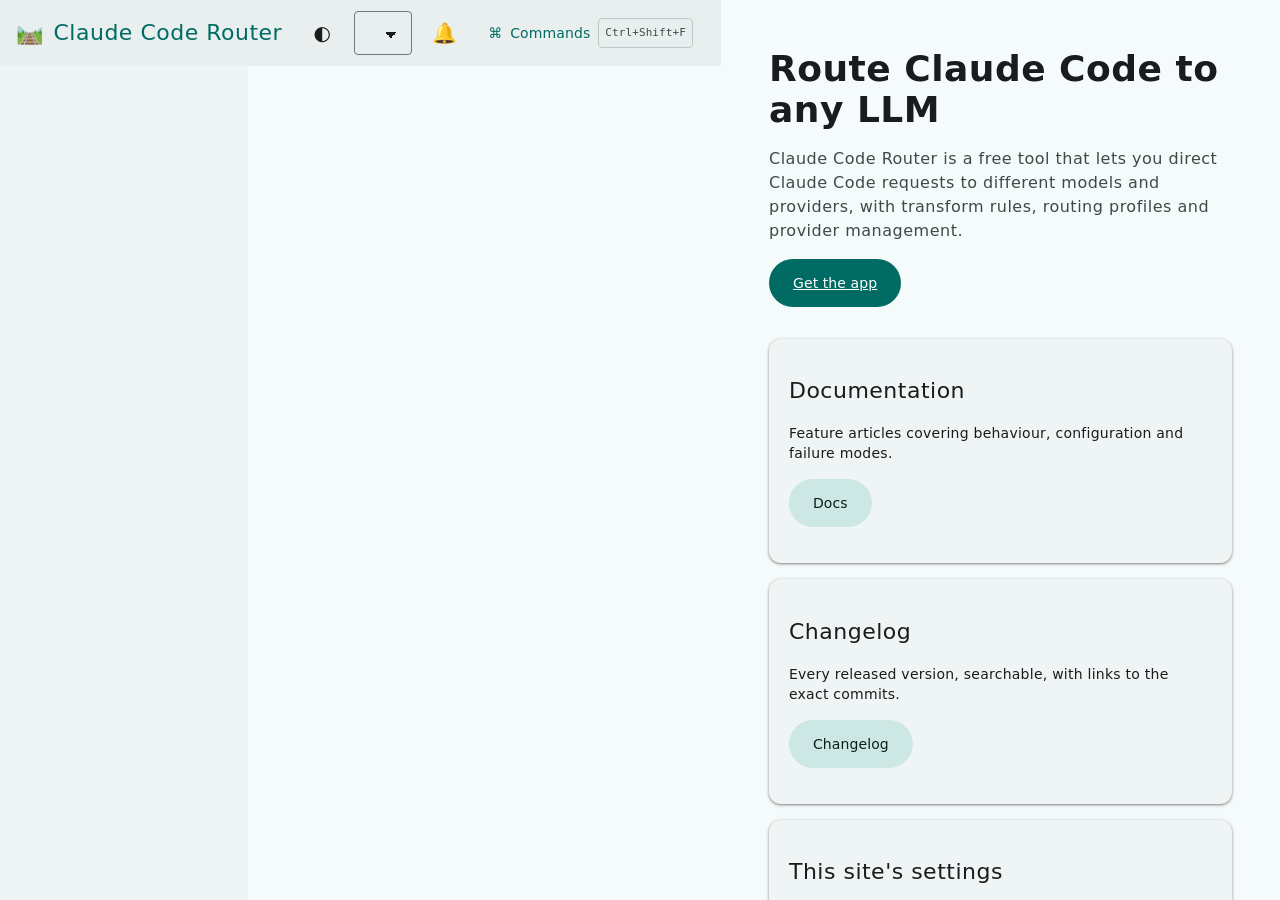
==== site/index.html @ f9397dbd "feat(site): scaffold static M3 site core with build script Port the app's teal-seed Material Design " ====
<!DOCTYPE html>
<html lang="en" data-md-theme="light">
<head>
  <meta charset="utf-8">
  <meta name="viewport" content="width=device-width, initial-scale=1">
  <title>Claude Code Router</title>
  <meta name="description" content="Claude Code Router — route Claude Code to any LLM. Documentation, downloads and release notes for the static site.">
  <!--build:base-->
  <link rel="stylesheet" href="assets/css/tokens.css">
  <link rel="stylesheet" href="assets/css/m3.css">
  <link rel="stylesheet" href="assets/css/app.css">
  <script type="module" src="assets/js/app.js"></script>
</head>
<body>
  <a class="skip-link sr-only" href="#main-content">Skip to content</a>

  <!--
    Wave-2 mount points on THIS page (documented contract — do not rename):
      #docs-article-slot   documentation browser article pane
      #changelog-slot      in-site changelog viewer
      #download-slot       installer download surface
  -->
  <div id="app" class="app-shell" data-dock="left">
    <header class="topbar" role="banner">
      <a class="brand" href="./" data-i18n-aria-label="brand.aria">
        <span class="glyph" aria-hidden="true">🛤️</span><span data-i18n="brand.name">Claude Code Router</span>
      </a>
      <div class="spacer"></div>
      <button id="theme-toggle" class="icon-btn" type="button" aria-label="Toggle theme">
        <span class="glyph" aria-hidden="true">◐</span>
      </button>
      <select id="lang-select" class="select" style="width:auto" aria-label="Language"></select>
      <button id="notify-bell" class="icon-btn" type="button" aria-haspopup="dialog">
        <span class="glyph" aria-hidden="true">🔔</span>
        <span class="sr-only" data-i18n="notify.centre.open">Notification centre</span>
      </button>
      <button id="palette-btn" class="btn btn--text" type="button" aria-keyshortcuts="Control+Shift+F">
        <span class="glyph" aria-hidden="true">⌘</span>
        <span data-i18n="palette.open">Commands</span>
        <kbd>Ctrl+Shift+F</kbd>
      </button>
    </header>

    <nav id="tabstrip-region" class="tabstrip-region" aria-label="Site tabs"></nav>

    <main id="main-content" class="content" role="main">
      <!-- HOME PANE -->
      <section class="pane" id="pane-home" role="tabpanel" aria-labelledby="tab-home" tabindex="-1">
        <div class="hero">
          <h1 data-i18n="home.title">Route Claude Code to any LLM</h1>
          <p class="lede" data-i18n="home.lede">Claude Code Router is a free tool that lets you direct Claude Code requests to different models and providers, with transform rules, routing profiles and provider management.</p>
          <p class="lede"><a class="btn btn--filled" href="#download" data-nav-tab="download"><span data-i18n="home.cta.download">Get the app</span></a></p>
        </div>
        <div class="card-grid">
          <article class="card">
            <h2 class="title-large" data-i18n="home.card.docs.title">Documentation</h2>
            <p class="body-medium" data-i18n="home.card.docs.body">Feature articles covering behaviour, configuration and failure modes.</p>
            <p><button class="btn btn--tonal" type="button" data-nav-tab="docs"><span data-i18n="nav.docs">Docs</span></button></p>
          </article>
          <article class="card">
            <h2 class="title-large" data-i18n="home.card.changelog.title">Changelog</h2>
            <p class="body-medium" data-i18n="home.card.changelog.body">Every released version, searchable, with links to the exact commits.</p>
            <p><button class="btn btn--tonal" type="button" data-nav-tab="changelog"><span data-i18n="nav.changelog">Changelog</span></button></p>
          </article>
          <article class="card">
            <h2 class="title-large" data-i18n="home.card.settings.title">This site's settings</h2>
            <p class="body-medium" data-i18n="home.card.settings.body">Theme, language, typography, colours, notifications — all customizable, all local.</p>
            <p><a class="btn btn--tonal" href="settings.html"><span data-i18n="nav.settings">Settings</span></a></p>
          </article>
        </div>
      </section>

      <!-- DOCS PANE (wave-2 mounts here) -->
      <section class="pane" id="pane-docs" role="tabpanel" aria-labelledby="tab-docs" tabindex="-1" hidden>
        <h2 class="headline-medium" data-i18n="docs.title">Documentation</h2>
        <div id="docs-article-slot" class="slot">
          <h3 data-i18n="slot.pending.title">Wave-2 content mounts here</h3>
          <p data-i18n-html="slot.pending.body">The offline documentation browser will render its article list inside this container (<code>#docs-article-slot</code>). The slot, its scroll container and its search wiring are ready now.</p>
        </div>
      </section>

      <!-- CHANGELOG PANE (wave-2 mounts here) -->
      <section class="pane" id="pane-changelog" role="tabpanel" aria-labelledby="tab-changelog" tabindex="-1" hidden>
        <h2 class="headline-medium" data-i18n="changelog.title">Changelog</h2>
        <div id="changelog-slot" class="slot">
          <h3 data-i18n="slot.pending.title">Wave-2 content mounts here</h3>
          <p data-i18n-html="slot.pending.body">The changelog viewer will mount inside this container (<code>#changelog-slot</code>) with its date filter, regex search and commit links.</p>
        </div>
      </section>

      <!-- DOWNLOAD PANE (wave-2 mounts here) -->
      <section class="pane" id="pane-download" role="tabpanel" aria-labelledby="tab-download" tabindex="-1" hidden>
        <h2 class="headline-medium" data-i18n="download.title">Download</h2>
        <div id="download-slot" class="slot">
          <h3 data-i18n="slot.pending.title">Wave-2 content mounts here</h3>
          <p data-i18n-html="slot.pending.body">Verified installer buttons from the release manifest will appear inside this container (<code>#download-slot</code>).</p>
        </div>
      </section>
    </main>
  </div>

  <noscript>
    <div style="padding:16px;border:2px solid var(--md-sys-color-error)">
      This site needs JavaScript for navigation, search and settings. The content
      sections above are still readable without it.
    </div>
  </noscript>

  <div id="snackbar-region" class="snackbar-region" role="region" aria-live="polite" aria-label="Notifications"></div>
  <div id="overlay-root"></div>
</body>
</html>
---- site/assets/css/tokens.css ----
/*
 * Material Design 3 system tokens for the static site.
 *
 * Ported verbatim from packages/ui/src/styles/m3/tokens.css (same teal seed
 * #0f766e, same generated hexes, same type/shape/elevation/motion scales) so
 * the site and the app render from one token source. The only additions are
 * the clearly-marked `--ccr-site-*` extension block at the end.
 *
 * Light values live on :root; dark overrides under [data-md-theme="dark"].
 * Theme resolution defaults to prefers-color-scheme until the visitor picks a
 * fixed theme (persisted as ccr-site.theme.mode).
 */

:root {
  /* Color roles — light scheme */
  --md-sys-color-primary: #006b63;
  --md-sys-color-on-primary: #ffffff;
  --md-sys-color-primary-container: #9af2e8;
  --md-sys-color-on-primary-container: #002521;
  --md-sys-color-secondary: #4b6360;
  --md-sys-color-on-secondary: #ffffff;
  --md-sys-color-secondary-container: #cde8e4;
  --md-sys-color-on-secondary-container: #091f1d;
  --md-sys-color-tertiary: #386281;
  --md-sys-color-on-tertiary: #ffffff;
  --md-sys-color-tertiary-container: #c7e7ff;
  --md-sys-color-on-tertiary-container: #001d38;
  --md-sys-color-error: #b52521;
  --md-sys-color-on-error: #ffffff;
  --md-sys-color-error-container: #ffdad5;
  --md-sys-color-on-error-container: #590000;
  --md-sys-color-background: #f5fafa;
  --md-sys-color-on-background: #181c1c;
  --md-sys-color-surface: #f5fafa;
  --md-sys-color-on-surface: #181c1c;
  --md-sys-color-surface-variant: #dae5e3;
  --md-sys-color-on-surface-variant: #3f4947;
  --md-sys-color-outline: #6f7978;
  --md-sys-color-outline-variant: #bec9c7;
  --md-sys-color-shadow: #000000;
  --md-sys-color-scrim: #000000;
  --md-sys-color-inverse-surface: #2d3131;
  --md-sys-color-inverse-on-surface: #ecf2f1;
  --md-sys-color-inverse-primary: #7ed6cc;
  --md-sys-color-surface-dim: #d6dbda;
  --md-sys-color-surface-bright: #f5fafa;
  --md-sys-color-surface-container-lowest: #fbffff;
  --md-sys-color-surface-container-low: #eff5f4;
  --md-sys-color-surface-container: #e9efee;
  --md-sys-color-surface-container-high: #e4e9e8;
  --md-sys-color-surface-container-highest: #dee4e3;

  /* Type scale */
  --md-sys-typescale-display-large-font-size: 57px;
  --md-sys-typescale-display-large-line-height: 64px;
  --md-sys-typescale-display-large-font-weight: 400;
  --md-sys-typescale-display-large-letter-spacing: -0.25px;
  --md-sys-typescale-display-medium-font-size: 45px;
  --md-sys-typescale-display-medium-line-height: 52px;
  --md-sys-typescale-display-medium-font-weight: 400;
  --md-sys-typescale-display-medium-letter-spacing: 0px;
  --md-sys-typescale-display-small-font-size: 36px;
  --md-sys-typescale-display-small-line-height: 44px;
  --md-sys-typescale-display-small-font-weight: 400;
  --md-sys-typescale-display-small-letter-spacing: 0px;
  --md-sys-typescale-headline-large-font-size: 32px;
  --md-sys-typescale-headline-large-line-height: 40px;
  --md-sys-typescale-headline-large-font-weight: 400;
  --md-sys-typescale-headline-large-letter-spacing: 0px;
  --md-sys-typescale-headline-medium-font-size: 28px;
  --md-sys-typescale-headline-medium-line-height: 36px;
  --md-sys-typescale-headline-medium-font-weight: 400;
  --md-sys-typescale-headline-medium-letter-spacing: 0px;
  --md-sys-typescale-headline-small-font-size: 24px;
  --md-sys-typescale-headline-small-line-height: 32px;
  --md-sys-typescale-headline-small-font-weight: 400;
  --md-sys-typescale-headline-small-letter-spacing: 0px;
  --md-sys-typescale-title-large-font-size: 22px;
  --md-sys-typescale-title-large-line-height: 28px;
  --md-sys-typescale-title-large-font-weight: 400;
  --md-sys-typescale-title-large-letter-spacing: 0px;
  --md-sys-typescale-title-medium-font-size: 16px;
  --md-sys-typescale-title-medium-line-height: 24px;
  --md-sys-typescale-title-medium-font-weight: 500;
  --md-sys-typescale-title-medium-letter-spacing: 0.15px;
  --md-sys-typescale-title-small-font-size: 14px;
  --md-sys-typescale-title-small-line-height: 20px;
  --md-sys-typescale-title-small-font-weight: 500;
  --md-sys-typescale-title-small-letter-spacing: 0.1px;
  --md-sys-typescale-body-large-font-size: 16px;
  --md-sys-typescale-body-large-line-height: 24px;
  --md-sys-typescale-body-large-font-weight: 400;
  --md-sys-typescale-body-large-letter-spacing: 0.5px;
  --md-sys-typescale-body-medium-font-size: 14px;
  --md-sys-typescale-body-medium-line-height: 20px;
  --md-sys-typescale-body-medium-font-weight: 400;
  --md-sys-typescale-body-medium-letter-spacing: 0.25px;
  --md-sys-typescale-body-small-font-size: 12px;
  --md-sys-typescale-body-small-line-height: 16px;
  --md-sys-typescale-body-small-font-weight: 400;
  --md-sys-typescale-body-small-letter-spacing: 0.4px;
  --md-sys-typescale-label-large-font-size: 14px;
  --md-sys-typescale-label-large-line-height: 20px;
  --md-sys-typescale-label-large-font-weight: 500;
  --md-sys-typescale-label-large-letter-spacing: 0.1px;
  --md-sys-typescale-label-medium-font-size: 12px;
  --md-sys-typescale-label-medium-line-height: 16px;
  --md-sys-typescale-label-medium-font-weight: 500;
  --md-sys-typescale-label-medium-letter-spacing: 0.5px;
  --md-sys-typescale-label-small-font-size: 11px;
  --md-sys-typescale-label-small-line-height: 16px;
  --md-sys-typescale-label-small-font-weight: 500;
  --md-sys-typescale-label-small-letter-spacing: 0.5px;

  /* Shape scale */
  --md-sys-shape-corner-none: 0px;
  --md-sys-shape-corner-extra-small: 4px;
  --md-sys-shape-corner-small: 8px;
  --md-sys-shape-corner-medium: 12px;
  --md-sys-shape-corner-large: 16px;
  --md-sys-shape-corner-extra-large: 28px;
  --md-sys-shape-corner-full: 999px;

  /* Elevation levels */
  --md-elevation-level0: none;
  --md-elevation-level1: 0px 1px 2px 0px rgba(0, 0, 0, 0.3), 0px 1px 3px 1px rgba(0, 0, 0, 0.15);
  --md-elevation-level2: 0px 1px 2px 0px rgba(0, 0, 0, 0.3), 0px 2px 6px 2px rgba(0, 0, 0, 0.15);
  --md-elevation-level3: 0px 1px 3px 0px rgba(0, 0, 0, 0.3), 0px 4px 8px 3px rgba(0, 0, 0, 0.15);
  --md-elevation-level4: 0px 2px 3px 0px rgba(0, 0, 0, 0.3), 0px 6px 10px 4px rgba(0, 0, 0, 0.15);
  --md-elevation-level5: 0px 4px 4px 0px rgba(0, 0, 0, 0.3), 0px 8px 12px 6px rgba(0, 0, 0, 0.15);

  /* Motion durations */
  --md-sys-motion-duration-short1: 50ms;
  --md-sys-motion-duration-short2: 100ms;
  --md-sys-motion-duration-short3: 150ms;
  --md-sys-motion-duration-short4: 200ms;
  --md-sys-motion-duration-medium1: 250ms;
  --md-sys-motion-duration-medium2: 300ms;
  --md-sys-motion-duration-medium3: 350ms;
  --md-sys-motion-duration-medium4: 400ms;
  --md-sys-motion-duration-long1: 450ms;
  --md-sys-motion-duration-long2: 500ms;
  --md-sys-motion-duration-long3: 550ms;
  --md-sys-motion-duration-long4: 600ms;
  --md-sys-motion-duration-extra-long1: 700ms;
  --md-sys-motion-duration-extra-long2: 800ms;
  --md-sys-motion-duration-extra-long3: 900ms;
  --md-sys-motion-duration-extra-long4: 1000ms;

  /* Motion easings */
  --md-sys-motion-easing-standard: cubic-bezier(0.2, 0, 0, 1);
  --md-sys-motion-easing-standard-accelerate: cubic-bezier(0.3, 0, 1, 1);
  --md-sys-motion-easing-standard-decelerate: cubic-bezier(0, 0, 0, 1);
  --md-sys-motion-easing-emphasized: cubic-bezier(0.2, 0, 0, 1);
  --md-sys-motion-easing-emphasized-accelerate: cubic-bezier(0.3, 0, 0.8, 0.15);
  --md-sys-motion-easing-emphasized-decelerate: cubic-bezier(0.05, 0.7, 0.1, 1);
  --md-sys-motion-easing-linear: linear;
}

[data-md-theme="dark"] {
  /* Color roles — dark scheme */
  --md-sys-color-primary: #7ed6cc;
  --md-sys-color-on-primary: #003b36;
  --md-sys-color-primary-container: #00534c;
  --md-sys-color-on-primary-container: #9af2e8;
  --md-sys-color-secondary: #b2ccc8;
  --md-sys-color-on-secondary: #1e3432;
  --md-sys-color-secondary-container: #344b48;
  --md-sys-color-on-secondary-container: #cde8e4;
  --md-sys-color-tertiary: #9eccef;
  --md-sys-color-on-tertiary: #04334f;
  --md-sys-color-tertiary-container: #1f4a68;
  --md-sys-color-on-tertiary-container: #c7e7ff;
  --md-sys-color-error: #ffb4a9;
  --md-sys-color-on-error: #780000;
  --md-sys-color-error-container: #970000;
  --md-sys-color-on-error-container: #ffdad5;
  --md-sys-color-background: #101414;
  --md-sys-color-on-background: #dee4e3;
  --md-sys-color-surface: #101414;
  --md-sys-color-on-surface: #dee4e3;
  --md-sys-color-surface-variant: #3f4947;
  --md-sys-color-on-surface-variant: #bec9c7;
  --md-sys-color-outline: #899391;
  --md-sys-color-outline-variant: #3f4947;
  --md-sys-color-shadow: #000000;
  --md-sys-color-scrim: #000000;
  --md-sys-color-inverse-surface: #dee4e3;
  --md-sys-color-inverse-on-surface: #2d3131;
  --md-sys-color-inverse-primary: #006b63;
  --md-sys-color-surface-dim: #101414;
  --md-sys-color-surface-bright: #363a39;
  --md-sys-color-surface-container-lowest: #0b0f0e;
  --md-sys-color-surface-container-low: #181c1c;
  --md-sys-color-surface-container: #1c2020;
  --md-sys-color-surface-container-high: #272b2a;
  --md-sys-color-surface-container-highest: #313635;
}

/*
 * Site-only extensions (not part of the ported M3 token set).
 *
 * Rainbow sentinel: the animated-rainbow choice is stored as the marker string
 * "@@rainbow@@", never as a color value and never inside any swatch palette.
 * Surfaces opt in by setting `color: var(--ccr-rainbow)` / `background: ...`;
 * the animation lives entirely in this stylesheet so no JS timer re-renders.
 * Duration is published ONCE globally here; reduced motion settles on ONE
 * fixed hue (the seed hue, ~174deg) rather than merely slowing down.
 */
:root {
  --ccr-rainbow-marker: '@@rainbow@@';
  --ccr-focus-width: 2px;
  --ccr-touch-target: 48px;
  /* Published globally; settings may change it via documentElement.style. */
  --ccr-rainbow-duration: 24s;
}

@media (prefers-reduced-motion: reduce) {
  :root {
    --ccr-rainbow-duration: 0s;
    --ccr-rainbow-settled-hue: 174deg;
  }
}
---- site/assets/css/m3.css ----
/*
 * M3 component primitives for the static site.
 *
 * Real Material Design 3 anatomy built on the ported tokens in tokens.css:
 * state layers, shape from the shape scale, elevation levels, type scale roles,
 * motion durations/easings, and a visible focus ring everywhere. Functional
 * data colors are out of scope here — this file is chrome only.
 */

*,
*::before,
*::after {
  box-sizing: border-box;
}

html {
  height: 100%;
}

body {
  margin: 0;
  min-height: 100%;
  background: var(--md-sys-color-background);
  color: var(--md-sys-color-on-background);
  font-family: system-ui, -apple-system, 'Segoe UI', Roboto, 'Noto Sans', 'Microsoft JhengHei',
    'PingFang TC', sans-serif;
  font-size: var(--md-sys-typescale-body-large-font-size);
  line-height: var(--md-sys-typescale-body-large-line-height);
  letter-spacing: var(--md-sys-typescale-body-large-letter-spacing);
  overflow-x: hidden;
}

img,
svg,
canvas {
  max-width: 100%;
}

/* ---------- Typography roles ---------- */
.display-large { font: var(--md-sys-typescale-display-large-font-weight) var(--md-sys-typescale-display-large-font-size)/var(--md-sys-typescale-display-large-line-height) inherit; letter-spacing: var(--md-sys-typescale-display-large-letter-spacing); }
.headline-medium { font-size: var(--md-sys-typescale-headline-medium-font-size); line-height: var(--md-sys-typescale-headline-medium-line-height); font-weight: var(--md-sys-typescale-headline-medium-font-weight); }
.title-large { font-size: var(--md-sys-typescale-title-large-font-size); line-height: var(--md-sys-typescale-title-large-line-height); font-weight: var(--md-sys-typescale-title-large-font-weight); }
.title-medium { font-size: var(--md-sys-typescale-title-medium-font-size); line-height: var(--md-sys-typescale-title-medium-line-height); font-weight: var(--md-sys-typescale-title-medium-font-weight); letter-spacing: var(--md-sys-typescale-title-medium-letter-spacing); }
.body-medium { font-size: var(--md-sys-typescale-body-medium-font-size); line-height: var(--md-sys-typescale-body-medium-line-height); letter-spacing: var(--md-sys-typescale-body-medium-letter-spacing); }
.body-small { font-size: var(--md-sys-typescale-body-small-font-size); line-height: var(--md-sys-typescale-body-small-line-height); color: var(--md-sys-color-on-surface-variant); }
.label-large { font-size: var(--md-sys-typescale-label-large-font-size); font-weight: var(--md-sys-typescale-label-large-font-weight); letter-spacing: var(--md-sys-typescale-label-large-letter-spacing); }

/* ---------- Focus (visible, everywhere) ---------- */
:focus {
  outline: none;
}
:focus-visible,
.cc-focus-ring:focus-visible {
  outline: var(--ccr-focus-width) solid var(--md-sys-color-primary);
  outline-offset: 2px;
  border-radius: var(--md-sys-shape-corner-extra-small);
}

/* ---------- Buttons ---------- */
.btn {
  --btn-bg: transparent;
  position: relative;
  display: inline-flex;
  align-items: center;
  gap: 8px;
  min-height: var(--ccr-touch-target);
  padding: 10px 24px;
  border: none;
  border-radius: var(--md-sys-shape-corner-full);
  background: var(--btn-bg);
  color: inherit;
  font: inherit;
  font-size: var(--md-sys-typescale-label-large-font-size);
  font-weight: var(--md-sys-typescale-label-large-font-weight);
  letter-spacing: var(--md-sys-typescale-label-large-letter-spacing);
  cursor: pointer;
  overflow: hidden;
  transition:
    box-shadow var(--md-sys-motion-duration-short3) var(--md-sys-motion-easing-standard),
    background-color var(--md-sys-motion-duration-short3) var(--md-sys-motion-easing-standard);
  -webkit-user-select: none;
  user-select: none;
}
.btn::after {
  content: '';
  position: absolute;
  inset: 0;
  background: currentColor;
  opacity: 0;
  transition: opacity var(--md-sys-motion-duration-short3) var(--md-sys-motion-easing-standard);
  pointer-events: none;
}
.btn:hover::after { opacity: 0.08; }
.btn:active::after { opacity: 0.12; }

.btn--filled { --btn-bg: var(--md-sys-color-primary); color: var(--md-sys-color-on-primary); }
.btn--filled:hover { box-shadow: var(--md-elevation-level1); }
.btn--tonal { --btn-bg: var(--md-sys-color-secondary-container); color: var(--md-sys-color-on-secondary-container); }
.btn--outlined { box-shadow: inset 0 0 0 1px var(--md-sys-color-outline); color: var(--md-sys-color-primary); background: transparent; }
.btn--text { padding-inline: 12px; color: var(--md-sys-color-primary); }
.btn--danger { --btn-bg: var(--md-sys-color-error-container); color: var(--md-sys-color-on-error-container); }

.icon-btn {
  display: inline-flex;
  align-items: center;
  justify-content: center;
  width: var(--ccr-touch-target);
  height: var(--ccr-touch-target);
  flex: 0 0 auto;
  border: none;
  border-radius: var(--md-sys-shape-corner-full);
  background: transparent;
  color: inherit;
  cursor: pointer;
  position: relative;
  font: inherit;
}
.icon-btn::after {
  content: '';
  position: absolute;
  inset: 8px;
  border-radius: inherit;
  background: currentColor;
  opacity: 0;
  transition: opacity var(--md-sys-motion-duration-short2) var(--md-sys-motion-easing-standard);
}
.icon-btn:hover::after { opacity: 0.08; }
.icon-btn .glyph { font-size: 20px; line-height: 1; position: relative; }

/* ---------- Text fields ---------- */
.field {
  display: flex;
  flex-direction: column;
  gap: 4px;
  min-width: 0;
}
.field > label {
  font-size: var(--md-sys-typescale-body-small-font-size);
  color: var(--md-sys-color-on-surface-variant);
}
.input,
.select,
textarea.input {
  min-height: 44px;
  padding: 8px 16px;
  border: 1px solid var(--md-sys-color-outline);
  border-radius: var(--md-sys-shape-corner-extra-small);
  background: transparent;
  color: inherit;
  font: inherit;
  font-size: var(--md-sys-typescale-body-large-font-size);
  width: 100%;
}
.input:hover { border-color: var(--md-sys-color-on-surface); }
.input:focus-visible,
.select:focus-visible { outline-offset: 0; border-color: var(--md-sys-color-primary); }
.select { appearance: none; background-image: linear-gradient(45deg, transparent 50%, currentColor 50%), linear-gradient(135deg, currentColor 50%, transparent 50%); background-position: calc(100% - 20px) 55%, calc(100% - 14px) 55%; background-size: 6px 6px; background-repeat: no-repeat; padding-right: 40px; }

/* Search field with anchored builder affordance */
.search-field {
  display: inline-flex;
  align-items: center;
  gap: 4px;
  border: 1px solid var(--md-sys-color-outline);
  border-radius: var(--md-sys-shape-corner-full);
  padding: 2px 4px 2px 16px;
  background: var(--md-sys-color-surface-container-lowest, var(--md-sys-color-surface));
  min-width: 0;
  max-width: 100%;
}
.search-field > input {
  border: none;
  background: transparent;
  color: inherit;
  font: inherit;
  min-width: 120px;
  flex: 1 1 auto;
  min-height: 40px;
}
.search-field > input:focus { outline: none; }
.search-field:focus-within { outline: var(--ccr-focus-width) solid var(--md-sys-color-primary); }
.builder-btn {
  flex: 0 0 auto;
  width: 40px;
  height: 40px;
  border: none;
  border-radius: var(--md-sys-shape-corner-full);
  background: transparent;
  color: var(--md-sys-color-primary);
  cursor: pointer;
  font-family: ui-monospace, Consolas, monospace;
  font-weight: 700;
}
.builder-btn:hover { background: color-mix(in srgb, currentColor 10%, transparent); }

/* ---------- Switch ---------- */
.switch {
  display: inline-flex;
  align-items: center;
  gap: 12px;
  cursor: pointer;
  min-height: var(--ccr-touch-target);
}
.switch input {
  appearance: none;
  width: 52px;
  height: 32px;
  margin: 0;
  border-radius: var(--md-sys-shape-corner-full);
  border: 2px solid var(--md-sys-color-outline);
  background: var(--md-sys-color-surface-container-highest);
  position: relative;
  cursor: pointer;
  transition: background-color var(--md-sys-motion-duration-short3) var(--md-sys-motion-easing-standard), border-color var(--md-sys-motion-duration-short3) var(--md-sys-motion-easing-standard);
  flex: 0 0 auto;
}
.switch input::before {
  content: '';
  position: absolute;
  top: 50%;
  left: 6px;
  translate: 0 -50%;
  width: 16px;
  height: 16px;
  border-radius: var(--md-sys-shape-corner-full);
  background: var(--md-sys-color-outline);
  transition: left var(--md-sys-motion-duration-short3) var(--md-sys-motion-easing-emphasized), width var(--md-sys-motion-duration-short3) var(--md-sys-motion-easing-emphasized), background-color var(--md-sys-motion-duration-short3) var(--md-sys-motion-easing-standard);
}
.switch input:checked {
  background: var(--md-sys-color-primary);
  border-color: var(--md-sys-color-primary);
}
.switch input:checked::before {
  left: 26px;
  width: 24px;
  height: 24px;
  background: var(--md-sys-color-on-primary);
}

/* ---------- Slider ---------- */
.slider {
  appearance: none;
  width: 100%;
  min-height: var(--ccr-touch-target);
  background: transparent;
  cursor: pointer;
}
.slider::-webkit-slider-runnable-track {
  height: 8px;
  border-radius: var(--md-sys-shape-corner-full);
  background: linear-gradient(
    to right,
    var(--md-sys-color-primary) var(--ccr-slider-fill, 50%),
    var(--md-sys-color-surface-container-highest) var(--ccr-slider-fill, 50%)
  );
}
.slider::-moz-range-track {
  height: 8px;
  border-radius: var(--md-sys-shape-corner-full);
  background: var(--md-sys-color-surface-container-highest);
}
.slider::-moz-range-progress { height: 8px; border-radius: var(--md-sys-shape-corner-full); background: var(--md-sys-color-primary); }
.slider::-webkit-slider-thumb {
  appearance: none;
  width: 20px;
  height: 20px;
  margin-top: -6px;
  border-radius: var(--md-sys-shape-corner-full);
  background: var(--md-sys-color-primary);
  border: none;
}
.slider::-moz-range-thumb { width: 20px; height: 20px; border: none; border-radius: var(--md-sys-shape-corner-full); background: var(--md-sys-color-primary); }

/* ---------- Chips ---------- */
.chip {
  display: inline-flex;
  align-items: center;
  gap: 8px;
  min-height: 32px;
  padding: 6px 16px;
  border-radius: var(--md-sys-shape-corner-small);
  border: 1px solid var(--md-sys-color-outline-variant);
  background: transparent;
  font-size: var(--md-sys-typescale-label-large-font-size);
  cursor: default;
}
.chip--selected { background: var(--md-sys-color-secondary-container); color: var(--md-sys-color-on-secondary-container); border-color: transparent; }

/* ---------- Cards ---------- */
.card {
  background: var(--md-sys-color-surface-container-low);
  border-radius: var(--md-sys-shape-corner-medium);
  padding: 20px;
  box-shadow: var(--md-elevation-level1);
  min-width: 0;
}
.card--high { background: var(--md-sys-color-surface-container-high); }

/* ---------- Lists ---------- */
.list-item {
  display: flex;
  align-items: center;
  gap: 16px;
  width: 100%;
  min-height: var(--ccr-touch-target);
  padding: 8px 16px;
  border: none;
  background: transparent;
  color: inherit;
  font: inherit;
  text-align: start;
  cursor: pointer;
  position: relative;
}
.list-item:hover { background: color-mix(in srgb, var(--md-sys-color-on-surface) 8%, transparent); }
.list-item[aria-selected='true'],
.list-item.is-active { background: var(--md-sys-color-secondary-container); color: var(--md-sys-color-on-secondary-container); }
.list-item[disabled] { opacity: 0.5; cursor: not-allowed; }
.list-item kbd { margin-left: auto; }

kbd {
  font-family: ui-monospace, Consolas, monospace;
  font-size: 11px;
  padding: 2px 6px;
  border-radius: var(--md-sys-shape-corner-extra-small);
  border: 1px solid var(--md-sys-color-outline-variant);
  color: var(--md-sys-color-on-surface-variant);
  white-space: nowrap;
}

.divider { border: none; border-top: 1px solid var(--md-sys-color-outline-variant); margin: 8px 0; }

/* ---------- Menus / popovers ---------- */
.menu {
  position: fixed;
  z-index: 900;
  min-width: 220px;
  max-width: min(92vw, 420px);
  max-height: min(70vh, 480px);
  overflow-y: auto;
  overscroll-behavior: contain;
  background: var(--md-sys-color-surface-container-high, #e4e9e8);
  background-image: linear-gradient(0deg, var(--md-sys-color-surface-tint, transparent), var(--md-sys-color-surface-tint, transparent));
  border-radius: var(--md-sys-shape-corner-extra-large);
  box-shadow: var(--md-elevation-level2);
  padding: 8px;
  color: var(--md-sys-color-on-surface);
  border: 1px solid var(--md-sys-color-outline-variant);
}
.menu .menu-search { padding: 4px 8px 8px; }
.menu .list-item { border-radius: var(--md-sys-shape-corner-full); }
.menu .empty-note { padding: 12px 16px; color: var(--md-sys-color-on-surface-variant); }

/* ---------- Dialogs ---------- */
dialog.dialog,
.dialog-layer {
  border: none;
  padding: 0;
  background: transparent;
  max-width: unset;
  max-height: unset;
}
.dialog-card {
  background: var(--md-sys-color-surface-container-high, #e4e9e8);
  color: var(--md-sys-color-on-surface);
  border-radius: var(--md-sys-shape-corner-extra-large);
  box-shadow: var(--md-elevation-level3);
  padding: 24px;
  width: min(92vw, 560px);
  max-height: min(86vh, 720px);
  display: flex;
  flex-direction: column;
  gap: 16px;
  border: 1px solid var(--md-sys-color-outline-variant);
}
.dialog-card.wide { width: min(94vw, 860px); }
.dialog-card h2 { margin: 0; font-size: var(--md-sys-typescale-headline-small-font-size); line-height: var(--md-sys-typescale-headline-small-line-height); }
.dialog-actions { display: flex; gap: 8px; justify-content: flex-end; flex-wrap: wrap; }
.dialog-scroll { overflow-y: auto; min-height: 0; }
dialog::backdrop { background: color-mix(in srgb, var(--md-sys-color-scrim) 55%, transparent); }

/* ---------- Snackbar region ---------- */
.snackbar-region {
  position: fixed;
  right: 16px;
  bottom: 16px;
  z-index: 950;
  display: flex;
  flex-direction: column;
  gap: 8px;
  width: min(92vw, 380px);
  pointer-events: none;
}
.snackbar {
  pointer-events: auto;
  display: flex;
  align-items: flex-start;
  gap: 12px;
  padding: 14px 16px;
  border-radius: var(--md-sys-shape-corner-small);
  background: var(--md-sys-color-inverse-surface);
  color: var(--md-sys-color-inverse-on-surface);
  box-shadow: var(--md-elevation-level3);
  animation: snackbar-in var(--md-sys-motion-duration-medium1) var(--md-sys-motion-easing-emphasized-decelerate);
}
@keyframes snackbar-in {
  from { transform: translateY(12px); opacity: 0; }
}
.snackbar[data-leaving] { animation: snackbar-out var(--md-sys-motion-duration-short3) var(--md-sys-motion-easing-standard) forwards; }
@keyframes snackbar-out { to { transform: translateY(8px); opacity: 0; } }
.snackbar .snackbar-actions { display: flex; gap: 4px; margin-left: auto; flex-wrap: wrap; }
.snackbar .snackbar-text-btn {
  border: none;
  background: transparent;
  color: var(--md-sys-color-inverse-primary);
  font: inherit;
  cursor: pointer;
  padding: 4px 8px;
  border-radius: var(--md-sys-shape-corner-full);
}
.snackbar[data-kind='error'] { background: var(--md-sys-color-error-container); color: var(--md-sys-color-on-error-container); }
.snackbar[data-kind='error'] .snackbar-text-btn { color: var(--md-sys-color-on-error-container); }
.snackbar[data-kind='warning'] { background: var(--md-sys-color-tertiary-container); color: var(--md-sys-color-on-tertiary-container); }

/* ---------- Tabs (primitive) ---------- */
.m3-tabs { display: flex; gap: 4px; border-bottom: 1px solid var(--md-sys-color-outline-variant); overflow-x: auto; scrollbar-width: thin; }
.m3-tab {
  position: relative;
  border: none;
  background: transparent;
  color: var(--md-sys-color-on-surface-variant);
  font: inherit;
  padding: 12px 16px;
  cursor: pointer;
  white-space: nowrap;
}
.m3-tab::after {
  content: '';
  position: absolute;
  left: 0;
  right: 0;
  bottom: 0;
  height: 3px;
  border-radius: 3px 3px 0 0;
  background: transparent;
}
.m3-tab[aria-selected='true'] { color: var(--md-sys-color-primary); }
.m3-tab[aria-selected='true']::after { background: var(--md-sys-color-primary); }

/* ---------- Teleport flash ---------- */
.teleport-flash {
  animation: teleport-flash 900ms var(--md-sys-motion-easing-standard);
  scroll-margin-top: 96px;
}
@keyframes teleport-flash {
  0%, 100% { box-shadow: none; }
  25% { box-shadow: 0 0 0 3px var(--md-sys-color-primary); }
  60% { box-shadow: 0 0 0 3px color-mix(in srgb, var(--md-sys-color-primary) 40%, transparent); }
}

/* ---------- Rainbow sentinel animation (stylesheet-driven only) ---------- */
.rainbow-text { color: hsl(var(--rainbow-hue, 174) 70% 42%); }
.rainbow-bg { background: hsl(var(--rainbow-hue, 174) 70% 42% / 0.18); }
@media (prefers-reduced-motion: no-preference) {
  .rainbow-text:not(.settled),
  .rainbow-bg:not(.settled) {
    animation: rainbow-cycle var(--ccr-rainbow-duration) linear infinite;
  }
}
@property --rainbow-hue {
  syntax: '<number>';
  initial-value: 174;
  inherits: true;
}
@keyframes rainbow-cycle {
  /* Interpolates THROUGH the wheel (0 -> 360), never across it, so the hue
     stays saturated the whole way round. */
  from { --rainbow-hue: 174; }
  to { --rainbow-hue: 534; }
}
@media (prefers-reduced-motion: reduce) {
  .rainbow-text, .rainbow-bg { --rainbow-hue: 174; }
}

/* ---------- Scroll containers ---------- */
.scroll-x {
  overflow-x: auto;
  scrollbar-width: thin;
  max-width: 100%;
}

.sr-only {
  position: absolute;
  width: 1px;
  height: 1px;
  padding: 0;
  margin: -1px;
  overflow: hidden;
  clip: rect(0 0 0 0);
  white-space: nowrap;
  border: 0;
}

@media (prefers-reduced-motion: reduce) {
  *,
  *::before,
  *::after {
    animation-duration: 0.01ms !important;
    animation-iteration-count: 1 !important;
    transition-duration: 0.01ms !important;
  }
}
---- site/assets/css/app.css ----
/*
 * Site shell layout + feature styles.
 *
 * The tab strip docks LEFT by default and can dock right/top/bottom; the
 * [data-dock] attribute on .app-shell drives the whole layout, including the
 * vertical orientation (aria-orientation follows the axis, not the markup).
 */

.app-shell {
  min-height: 100vh;
  display: grid;
  background: var(--md-sys-color-background);
}

/* Dock: left (default) */
.app-shell[data-dock='left'] {
  grid-template-columns: auto minmax(0, 1fr);
  grid-template-rows: auto minmax(0, 1fr);
  grid-template-areas:
    'topbar content'
    'strip  content';
}
/* Dock: right */
.app-shell[data-dock='right'] {
  grid-template-columns: minmax(0, 1fr) auto;
  grid-template-rows: auto minmax(0, 1fr);
  grid-template-areas:
    'topbar  content'
    'content strip';
}
/* Dock: top */
.app-shell[data-dock='top'] {
  grid-template-rows: auto auto minmax(0, 1fr);
  grid-template-areas:
    'topbar'
    'strip'
    'content';
}
/* Dock: bottom */
.app-shell[data-dock='bottom'] {
  grid-template-rows: minmax(0, 1fr) auto auto;
  grid-template-areas:
    'content'
    'strip'
    'topbar';
}

.topbar { grid-area: topbar; }
.tabstrip-region { grid-area: strip; }
.content { grid-area: content; min-width: 0; }

/* ---------- Top bar ---------- */
.topbar {
  display: flex;
  align-items: center;
  gap: 8px;
  padding: 8px 16px;
  background: var(--md-sys-color-surface-container);
  position: sticky;
  top: 0;
  z-index: 20;
}
.topbar .brand {
  display: flex;
  align-items: center;
  gap: 10px;
  font-size: var(--md-sys-typescale-title-large-font-size);
  font-weight: var(--md-sys-typescale-title-large-font-weight);
  color: var(--md-sys-color-primary);
  text-decoration: none;
  min-width: 0;
}
.topbar .brand span { overflow: hidden; text-overflow: ellipsis; white-space: nowrap; }
.topbar .spacer { flex: 1 1 auto; min-width: 0; }
.topbar .palette-hint { color: var(--md-sys-color-on-surface-variant); }

/* ---------- Tab strip ---------- */
.tabstrip-region {
  background: var(--md-sys-color-surface-container-low);
  display: flex;
  z-index: 10;
}
.app-shell[data-dock='left'] .tabstrip-region,
.app-shell[data-dock='right'] .tabstrip-region {
  flex-direction: column;
  width: 248px;
  max-width: 40vw;
  padding: 8px;
  gap: 4px;
  overflow: hidden;
}
.app-shell[data-dock='right'] .tabstrip-region { order: 2; }
.app-shell[data-dock='top'] .tabstrip-region,
.app-shell[data-dock='bottom'] .tabstrip-region {
  flex-direction: row;
  padding: 4px 8px;
  gap: 4px;
  overflow: hidden;
}

.tabstrip {
  display: flex;
  flex-direction: column;
  gap: 2px;
  flex: 1 1 auto;
  min-height: 0;
  overflow-y: auto;
  scrollbar-width: thin;
}
.app-shell[data-dock='top'] .tabstrip,
.app-shell[data-dock='bottom'] .tabstrip {
  flex-direction: row;
  align-items: center;
  overflow-x: auto;
  overflow-y: hidden;
}

.tab {
  display: flex;
  align-items: center;
  gap: 8px;
  min-height: 44px;
  padding: 6px 10px;
  border: none;
  border-radius: var(--md-sys-shape-corner-full);
  background: transparent;
  color: var(--md-sys-color-on-surface-variant);
  font: inherit;
  font-size: var(--md-sys-typescale-label-large-font-size);
  cursor: pointer;
  text-align: start;
  min-width: 0;
  flex: 0 0 auto;
  position: relative;
}
.tab .tab-label {
  flex: 1 1 auto;
  min-width: 0;
  overflow: hidden;
  text-overflow: ellipsis;
  white-space: nowrap;
}
.tab .tab-pin { font-size: 11px; flex: 0 0 auto; opacity: 0.85; }
.tab:hover { background: color-mix(in srgb, var(--md-sys-color-on-surface) 8%, transparent); }
.tab[aria-selected='true'] {
  background: var(--md-sys-color-secondary-container);
  color: var(--md-sys-color-on-secondary-container);
  font-weight: 600;
}
.tab.is-dragging { opacity: 0.5; }
.tab.drop-before::before,
.tab.drop-after::after {
  content: '';
  position: absolute;
  background: var(--md-sys-color-primary);
  width: 3px;
  border-radius: 2px;
  top: 6px;
  bottom: 6px;
}
.tab.drop-before::before { left: -2px; }
.tab.drop-after::after { right: -2px; }
.app-shell[data-dock='top'] .tab.drop-before::before,
.app-shell[data-dock='bottom'] .tab.drop-before::before { top: auto; bottom: 2px; left: 6px; right: 6px; width: auto; height: 3px; }
.app-shell[data-dock='top'] .tab.drop-after::after,
.app-shell[data-dock='bottom'] .tab.drop-after::after { top: 2px; bottom: auto; left: 6px; right: 6px; width: auto; height: 3px; }

.tab-group-header {
  display: flex;
  align-items: center;
  gap: 8px;
  min-height: 36px;
  padding: 4px 8px;
  border: none;
  background: transparent;
  color: var(--md-sys-color-on-surface-variant);
  font-size: var(--md-sys-typescale-label-medium-font-size);
  letter-spacing: var(--md-sys-typescale-label-medium-letter-spacing);
  text-transform: uppercase;
  cursor: pointer;
  width: 100%;
  text-align: start;
  border-radius: var(--md-sys-shape-corner-small);
}
.tab-group-header:hover { background: color-mix(in srgb, var(--md-sys-color-on-surface) 8%, transparent); }
.tab-group-header .dot { width: 10px; height: 10px; border-radius: 50%; flex: 0 0 auto; }
.tab-group-header .count { margin-left: auto; }
.app-shell[data-dock='top'] .tab-group-header,
.app-shell[data-dock='bottom'] .tab-group-header { display: none; }

.tabstrip-tools {
  display: flex;
  gap: 4px;
  align-items: center;
  flex: 0 0 auto;
}
.app-shell[data-dock='top'] .tabstrip-tools,
.app-shell[data-dock='bottom'] .tabstrip-tools { order: 9; }

/* Overflow chip */
.tab-overflow-btn { position: relative; }
.tab-overflow-btn[data-count]::after {
  content: attr(data-count);
  position: absolute;
  top: 4px;
  right: 2px;
  background: var(--md-sys-color-error);
  color: var(--md-sys-color-on-error);
  font-size: 10px;
  font-weight: 700;
  border-radius: var(--md-sys-shape-corner-full);
  min-width: 16px;
  height: 16px;
  line-height: 16px;
  text-align: center;
  padding: 0 3px;
}

/* ---------- Content ---------- */
.content {
  overflow-y: auto;
  max-height: 100vh;
  padding: 24px clamp(16px, 4vw, 48px);
}
.pane { max-width: 980px; margin: 0 auto; }
.pane[hidden] { display: none; }

.hero { margin: 24px 0 32px; }
.hero h1 {
  font-size: clamp(28px, 6vw, var(--md-sys-typescale-display-small-font-size));
  line-height: 1.15;
  margin: 0 0 8px;
  color: var(--md-sys-color-on-background);
}
.hero .lede { color: var(--md-sys-color-on-surface-variant); max-width: 62ch; }

.card-grid {
  display: grid;
  grid-template-columns: repeat(auto-fill, minmax(min(260px, 100%), 1fr));
  gap: 16px;
}

.slot {
  border: 1px dashed var(--md-sys-color-outline-variant);
  border-radius: var(--md-sys-shape-corner-medium);
  padding: 24px;
  color: var(--md-sys-color-on-surface-variant);
  background: color-mix(in srgb, var(--md-sys-color-surface-container) 60%, transparent);
}
.slot h3 { margin-top: 0; color: var(--md-sys-color-on-surface); }
.slot code { background: var(--md-sys-color-surface-container-high); padding: 1px 6px; border-radius: 4px; }

/* ---------- Palette ---------- */
.palette-layer {
  position: fixed;
  inset: 0;
  z-index: 1000;
  background: color-mix(in srgb, var(--md-sys-color-scrim) 40%, transparent);
  display: flex;
  align-items: flex-start;
  justify-content: center;
}
.palette-layer[data-size='full'] { align-items: stretch; padding: 0; }
.palette-card {
  margin-top: 8vh;
  width: min(92vw, 640px);
  max-height: 70vh;
  display: flex;
  flex-direction: column;
  background: var(--md-sys-color-surface-container-high, #e4e9e8);
  border-radius: var(--md-sys-shape-corner-extra-large);
  box-shadow: var(--md-elevation-level3);
  overflow: hidden;
  border: 1px solid var(--md-sys-color-outline-variant);
}
.palette-layer[data-size='full'] .palette-card {
  margin: 0;
  width: 100vw;
  height: 100vh;
  max-height: none;
  border-radius: 0;
}
.palette-head { display: flex; align-items: center; gap: 8px; padding: 12px 16px; }
.palette-head input {
  flex: 1 1 auto;
  min-width: 0;
  border: none;
  background: transparent;
  color: inherit;
  font: inherit;
  font-size: var(--md-sys-typescale-headline-small-font-size);
  min-height: 48px;
}
.palette-head input:focus { outline: none; }
.palette-list { overflow-y: auto; min-height: 0; padding: 4px 8px 12px; }
.palette-row {
  display: flex;
  align-items: center;
  gap: 12px;
  width: 100%;
  padding: 10px 14px;
  border: none;
  border-radius: var(--md-sys-shape-corner-full);
  background: transparent;
  color: inherit;
  font: inherit;
  cursor: pointer;
  text-align: start;
}
.palette-row .row-body { flex: 1 1 auto; min-width: 0; }
.palette-row .row-title { display: block; overflow: hidden; text-overflow: ellipsis; white-space: nowrap; }
.palette-row .row-sub { display: block; font-size: var(--md-sys-typescale-body-small-font-size); color: var(--md-sys-color-on-surface-variant); overflow: hidden; text-overflow: ellipsis; white-space: nowrap; }
.palette-row .row-control { flex: 0 0 auto; display: flex; align-items: center; gap: 8px; }
.palette-row[aria-selected='true'] { background: var(--md-sys-color-secondary-container); color: var(--md-sys-color-on-secondary-container); }
.palette-row .row-control .slider { width: 140px; min-height: 36px; }
.palette-empty { padding: 24px; text-align: center; color: var(--md-sys-color-on-surface-variant); }

/* ---------- Settings ---------- */
.settings-layout { display: grid; gap: 16px; }
.settings-tabs { flex-wrap: nowrap; }
.settings-pane { display: grid; gap: 12px; }
.settings-pane[hidden] { display: none; }

.setting-row {
  display: flex;
  align-items: flex-start;
  gap: 16px;
  padding: 14px 16px;
  border-radius: var(--md-sys-shape-corner-medium);
  background: var(--md-sys-color-surface-container-low);
  scroll-margin-top: 96px;
}
.setting-row .setting-main { flex: 1 1 auto; min-width: 0; }
.setting-row .setting-label { font-weight: 600; }
.setting-row .setting-control { flex: 0 0 auto; display: flex; align-items: center; gap: 8px; flex-wrap: wrap; }
.setting-row .provenance {
  display: block;
  margin-top: 4px;
  font-size: var(--md-sys-typescale-body-small-font-size);
  color: var(--md-sys-color-on-surface-variant);
}
.info-btn { width: 36px; height: 36px; border-radius: 50%; border: 1px solid var(--md-sys-color-outline-variant); background: transparent; color: var(--md-sys-color-primary); cursor: pointer; font-weight: 700; flex: 0 0 auto; }
.setting-desc {
  margin: 8px 0 0;
  padding: 10px 12px;
  background: var(--md-sys-color-surface-container);
  border-radius: var(--md-sys-shape-corner-small);
  font-size: var(--md-sys-typescale-body-medium-font-size);
}
.setting-desc[hidden] { display: none; }
.coverage-warn {
  border: 1px solid var(--md-sys-color-error);
  background: var(--md-sys-color-error-container);
  color: var(--md-sys-color-on-error-container);
  padding: 10px 14px;
  border-radius: var(--md-sys-shape-corner-small);
}

/* ---------- Appearance editor ---------- */
.appear-editor {
  position: fixed;
  z-index: 960;
  width: min(92vw, 380px);
  max-height: min(80vh, 640px);
  display: flex;
  flex-direction: column;
  background: var(--md-sys-color-surface-container-high, #e4e9e8);
  border-radius: var(--md-sys-shape-corner-large);
  border: 1px solid var(--md-sys-color-outline-variant);
  box-shadow: var(--md-elevation-level3);
  overflow: hidden;
}
.appear-editor .appear-head { display: flex; align-items: center; gap: 8px; padding: 10px 12px; background: var(--md-sys-color-surface-container); }
.appear-editor .appear-head .title { flex: 1 1 auto; font-weight: 600; overflow: hidden; text-overflow: ellipsis; white-space: nowrap; }
.appear-body { overflow-y: auto; padding: 12px; display: grid; gap: 12px; min-height: 0; }
.appear-section h4 { margin: 0 0 8px; font-size: var(--md-sys-typescale-label-large-font-size); color: var(--md-sys-color-on-surface-variant); }
.swatch-row { display: flex; gap: 8px; align-items: center; flex-wrap: wrap; }
.swatch { width: 32px; height: 32px; border-radius: 8px; border: 1px solid var(--md-sys-color-outline-variant); cursor: pointer; padding: 0; }
.color-preview { width: 100%; height: 44px; border-radius: var(--md-sys-shape-corner-small); border: 1px solid var(--md-sys-color-outline-variant); }
.contrast-readout { font-size: var(--md-sys-typescale-body-small-font-size); }
.font-sample {
  border: 1px solid var(--md-sys-color-outline-variant);
  border-radius: var(--md-sys-shape-corner-small);
  padding: 12px;
  min-height: 72px;
  background: var(--md-sys-color-surface);
}
.font-face-list { display: grid; gap: 2px; max-height: 160px; overflow-y: auto; }
.font-face-list .list-item { border-radius: var(--md-sys-shape-corner-extra-small); }

/* ---------- Color picker popover ---------- */
.color-pop {
  position: fixed;
  z-index: 970;
  width: min(92vw, 320px);
  padding: 12px;
  display: grid;
  gap: 10px;
  background: var(--md-sys-color-surface-container-high, #e4e9e8);
  border-radius: var(--md-sys-shape-corner-large);
  border: 1px solid var(--md-sys-color-outline-variant);
  box-shadow: var(--md-elevation-level3);
}
.color-canvas { width: 100%; height: 140px; border-radius: var(--md-sys-shape-corner-small); cursor: crosshair; display: block; }
.color-hue { width: 100%; height: 24px; border-radius: 12px; appearance: none; cursor: pointer; padding: 0; border: none; background: linear-gradient(to right, #f00, #ff0, #0f0, #0ff, #00f, #f0f, #f00); }
.color-hue::-webkit-slider-thumb { appearance: none; width: 18px; height: 18px; border-radius: 50%; background: #fff; border: 2px solid #333; margin-top: 0; }
.color-hue::-moz-range-thumb { width: 18px; height: 18px; border-radius: 50%; background: #fff; border: 2px solid #333; }
.color-formats { display: grid; grid-template-columns: auto 1fr; gap: 4px 8px; align-items: center; }
.color-formats .fmt-label { font-size: 11px; font-family: ui-monospace, Consolas, monospace; color: var(--md-sys-color-on-surface-variant); }
.color-formats .input { min-height: 32px; padding: 4px 8px; font-family: ui-monospace, Consolas, monospace; font-size: 12px; }
.rainbow-option { display: flex; align-items: center; gap: 8px; }

/* ---------- Discovery dialogs ---------- */
.result-list { display: grid; gap: 2px; }
.result-list .list-item { border-radius: var(--md-sys-shape-corner-small); }
.result-meta { color: var(--md-sys-color-on-surface-variant); font-size: var(--md-sys-typescale-body-small-font-size); margin-left: auto; padding-left: 12px; }

/* ---------- Super confirmation ---------- */
.super-card { width: min(92vw, 480px); }
.super-keys { display: grid; gap: 12px; }
.super-progress { height: 10px; border-radius: 6px; background: var(--md-sys-color-surface-container-highest); overflow: hidden; }
.super-progress > div { height: 100%; width: 0%; background: linear-gradient(90deg, var(--md-sys-color-tertiary), var(--md-sys-color-primary), var(--md-sys-color-error)); transition: width 80ms linear; }
.super-done { animation: super-done 700ms var(--md-sys-motion-easing-emphasized-decelerate); }
@keyframes super-done { 0% { transform: scale(1); } 40% { transform: scale(1.03); } 100% { transform: scale(1); } }
.super-cancel { margin-top: 4px; }

/* ---------- Notification centre ---------- */
.notify-centre .dialog-card { width: min(94vw, 720px); }
.notify-toolbar { display: flex; gap: 8px; align-items: center; flex-wrap: wrap; }
.notify-item { display: flex; gap: 10px; align-items: flex-start; padding: 10px 12px; border-radius: var(--md-sys-shape-corner-small); }
.notify-item .n-title { font-weight: 600; }
.notify-item .n-time { color: var(--md-sys-color-on-surface-variant); font-size: var(--md-sys-typescale-body-small-font-size); }

/* ---------- Responsive ---------- */
@media (max-width: 720px) {
  .app-shell[data-dock='left'] .tabstrip-region,
  .app-shell[data-dock='right'] .tabstrip-region { width: 200px; }
  .topbar .palette-hint { display: none; }
}
@media (max-width: 560px) {
  .app-shell[data-dock='left'],
  .app-shell[data-dock='right'] {
    grid-template-columns: minmax(0, 1fr);
    grid-template-rows: auto auto auto minmax(0, 1fr);
    grid-template-areas:
      'topbar'
      'strip'
      'content'
      'strip';
  }
  /* On phones a side strip would eat the content it exists to reveal:
     collapse to a top strip with icon-sized tabs. */
  .app-shell[data-dock='left'] .tabstrip-region,
  .app-shell[data-dock='right'] .tabstrip-region {
    grid-area: strip;
    flex-direction: row;
    width: auto;
    max-width: none;
    padding: 4px;
    overflow-x: auto;
  }
  .app-shell[data-dock='right'] .tabstrip-region { order: 0; }
  .app-shell[data-dock='left'] .tabstrip,
  .app-shell[data-dock='right'] .tabstrip { flex-direction: row; align-items: center; overflow-x: auto; overflow-y: hidden; }
  .tab-group-header { display: none; }
  .tab .tab-label { max-width: 110px; }
  .content { padding: 16px 12px; }
  .topbar { flex-wrap: wrap; }
}
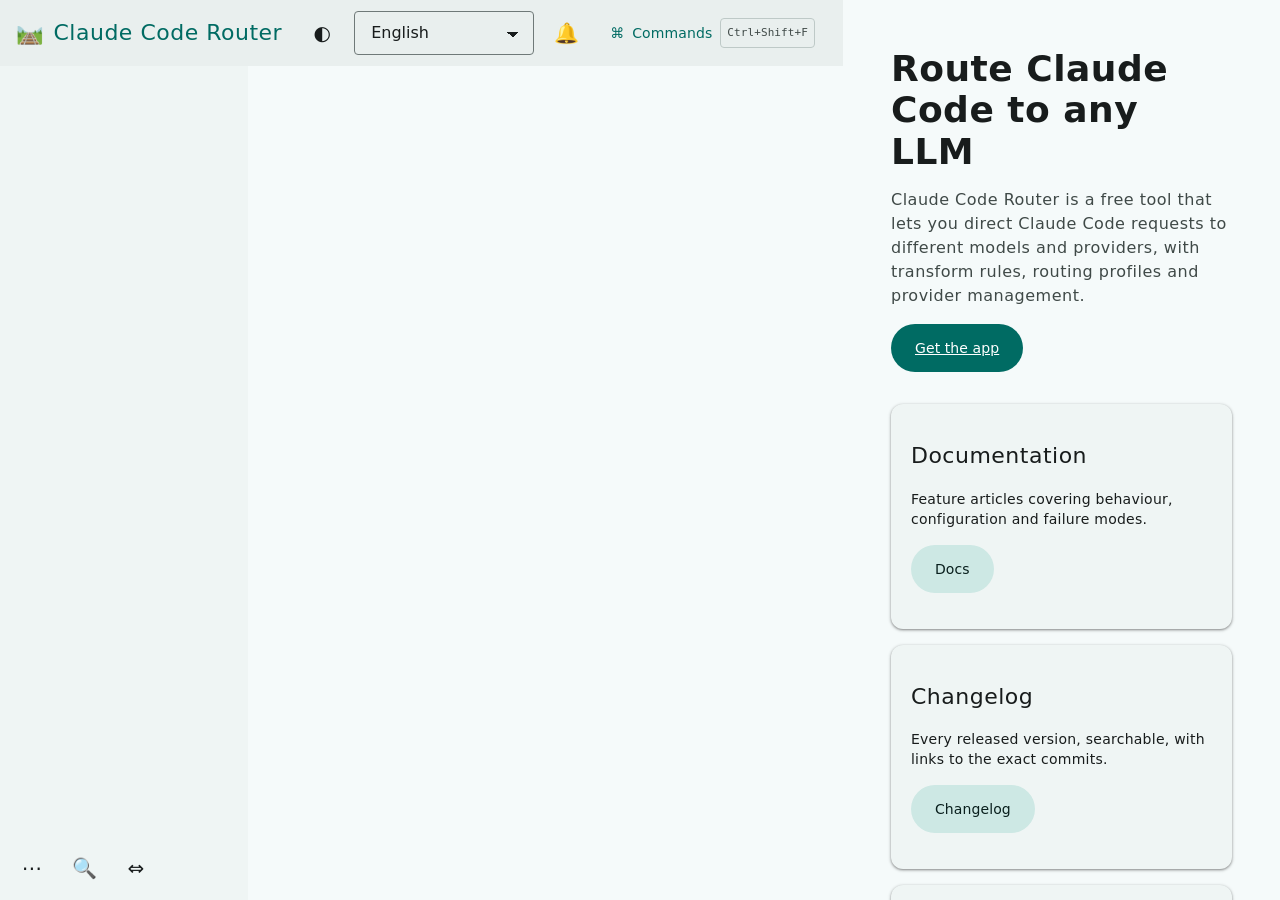
==== commit ffe3b415: "feat(site-content): OG head partial, features slot, honest release-manifest placeholder Every page h" ====
--- a/site/index.html
+++ b/site/index.html
@@ -5,6 +5,26 @@
   <meta name="viewport" content="width=device-width, initial-scale=1">
   <title>Claude Code Router</title>
   <meta name="description" content="Claude Code Router — route Claude Code to any LLM. Documentation, downloads and release notes for the static site.">
+  <!-- ccr-content-head:start — canonical source: site/partials/head.html (keep byte-identical; static build does not inline partials yet) -->
+  <meta property="og:title" content="Claude Code Router">
+  <meta property="og:description" content="Route Claude Code to any LLM — transform rules, routing profiles and provider management, documented and downloadable here.">
+  <meta property="og:url" content="https://ding-ding-projects.github.io/claude-code-router/">
+  <meta property="og:type" content="website">
+  <meta property="og:site_name" content="Claude Code Router">
+  <!-- TODO(documented asset): publish site/assets/social-preview.png (1280x640) before/at Pages deployment.
+       The URL below is the canonical published path for that file; until the PNG lands, crawlers get a
+       404 for the image only — every other tag is live. Never repoint og:image at a guessed third-party URL. -->
+  <meta property="og:image" content="https://ding-ding-projects.github.io/claude-code-router/assets/social-preview.png">
+  <meta property="og:image:width" content="1280">
+  <meta property="og:image:height" content="640">
+  <meta property="og:image:alt" content="Claude Code Router — route Claude Code requests to any LLM. Project wordmark on the teal Material Design 3 seed colour.">
+  <meta name="twitter:card" content="summary_large_image">
+  <meta name="twitter:title" content="Claude Code Router">
+  <meta name="twitter:description" content="Route Claude Code to any LLM — documentation, changelog and verified downloads.">
+  <meta name="twitter:image" content="https://ding-ding-projects.github.io/claude-code-router/assets/social-preview.png">
+  <meta name="theme-color" content="#f5fafa" media="(prefers-color-scheme: light)">
+  <meta name="theme-color" content="#101414" media="(prefers-color-scheme: dark)">
+  <!-- ccr-content-head:end -->
   <!--build:base-->
   <link rel="stylesheet" href="assets/css/tokens.css">
   <link rel="stylesheet" href="assets/css/m3.css">
@@ -68,6 +88,10 @@
             <p><a class="btn btn--tonal" href="settings.html"><span data-i18n="nav.settings">Settings</span></a></p>
           </article>
         </div>
+
+        <!-- CONTENT LANE SLOT: landing feature cards rendered from the bundled
+             docs articles mount here (site/assets/js/content.js). -->
+        <section id="home-features-slot"></section>
       </section>
 
       <!-- DOCS PANE (wave-2 mounts here) -->
--- a/site/assets/css/tokens.css
+++ b/site/assets/css/tokens.css
@@ -209,6 +209,7 @@
  */
 :root {
   --ccr-rainbow-marker: '@@rainbow@@';
+  --ccr-rainbow: hsl(var(--rainbow-hue, 174) 70% 42%);
   --ccr-focus-width: 2px;
   --ccr-touch-target: 48px;
   /* Published globally; settings may change it via documentElement.style. */
--- a/site/assets/css/m3.css
+++ b/site/assets/css/m3.css
@@ -501,6 +501,23 @@
   border: 0;
 }
 
+/* Skip link becomes visible when focused (keyboard users first). */
+.skip-link:focus-visible {
+  position: fixed;
+  top: 12px;
+  left: 12px;
+  z-index: 2000;
+  width: auto;
+  height: auto;
+  margin: 0;
+  clip: auto;
+  padding: 10px 18px;
+  background: var(--md-sys-color-primary);
+  color: var(--md-sys-color-on-primary);
+  border-radius: var(--md-sys-shape-corner-full);
+  text-decoration: none;
+}
+
 @media (prefers-reduced-motion: reduce) {
   *,
   *::before,
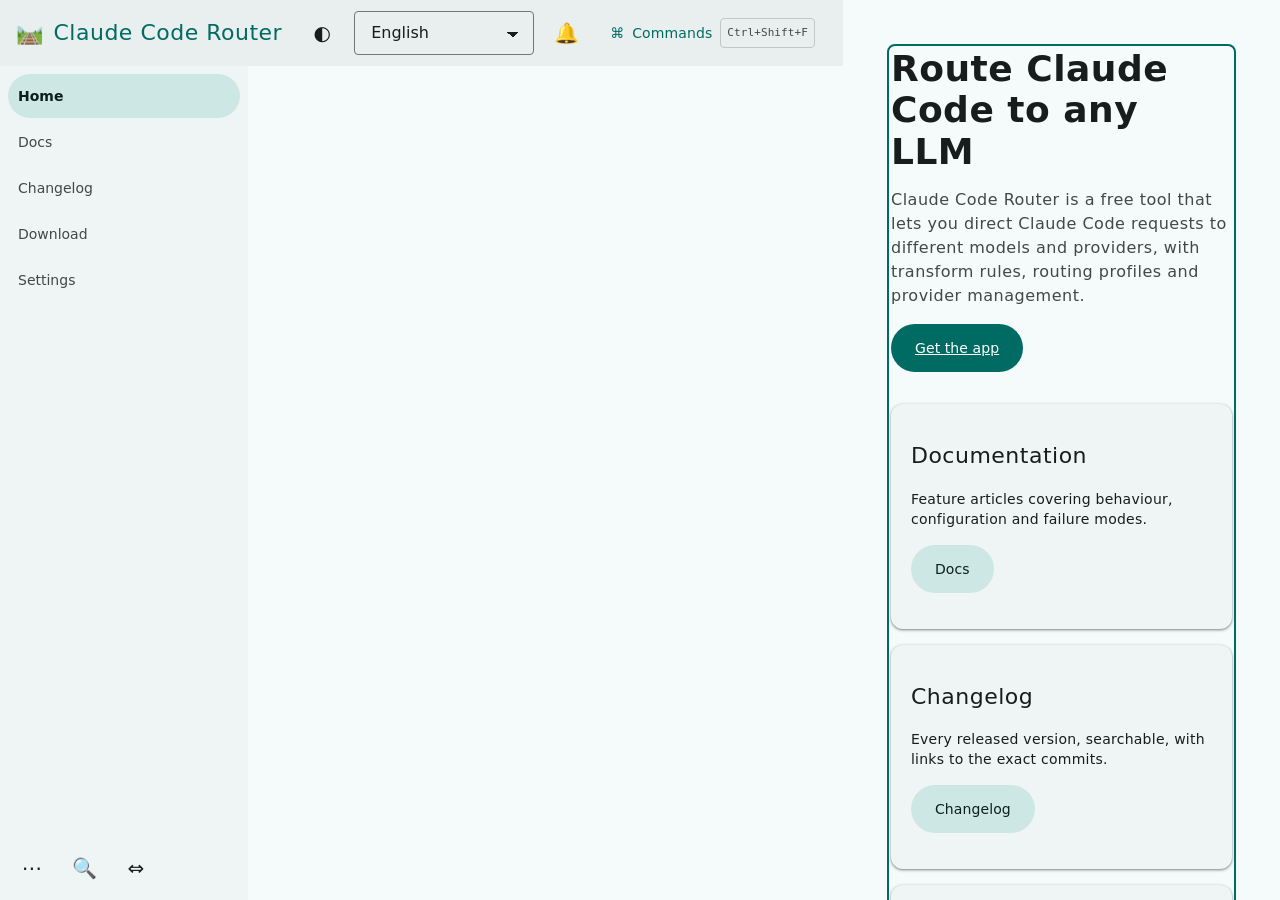
==== commit 8ade62d0: "fix(site-content): recursive-safe inline tokenizer, elt children, module wiring Three defects the fi" ====
--- a/site/index.html
+++ b/site/index.html
@@ -30,6 +30,8 @@
   <link rel="stylesheet" href="assets/css/m3.css">
   <link rel="stylesheet" href="assets/css/app.css">
   <script type="module" src="assets/js/app.js"></script>
+  <!-- CONTENT LANE: docs browser, changelog viewer, download state, features grid -->
+  <script type="module" src="assets/js/content.js"></script>
 </head>
 <body>
   <a class="skip-link sr-only" href="#main-content">Skip to content</a>
--- a/site/assets/css/app.css
+++ b/site/assets/css/app.css
@@ -5,6 +5,7 @@
  * [data-dock] attribute on .app-shell drives the whole layout, including the
  * vertical orientation (aria-orientation follows the axis, not the markup).
  */
+@import "./toys-ops.css"; /* TOYS II: scheduled/history/bulk/super-confirm */
 
 .app-shell {
   min-height: 100vh;
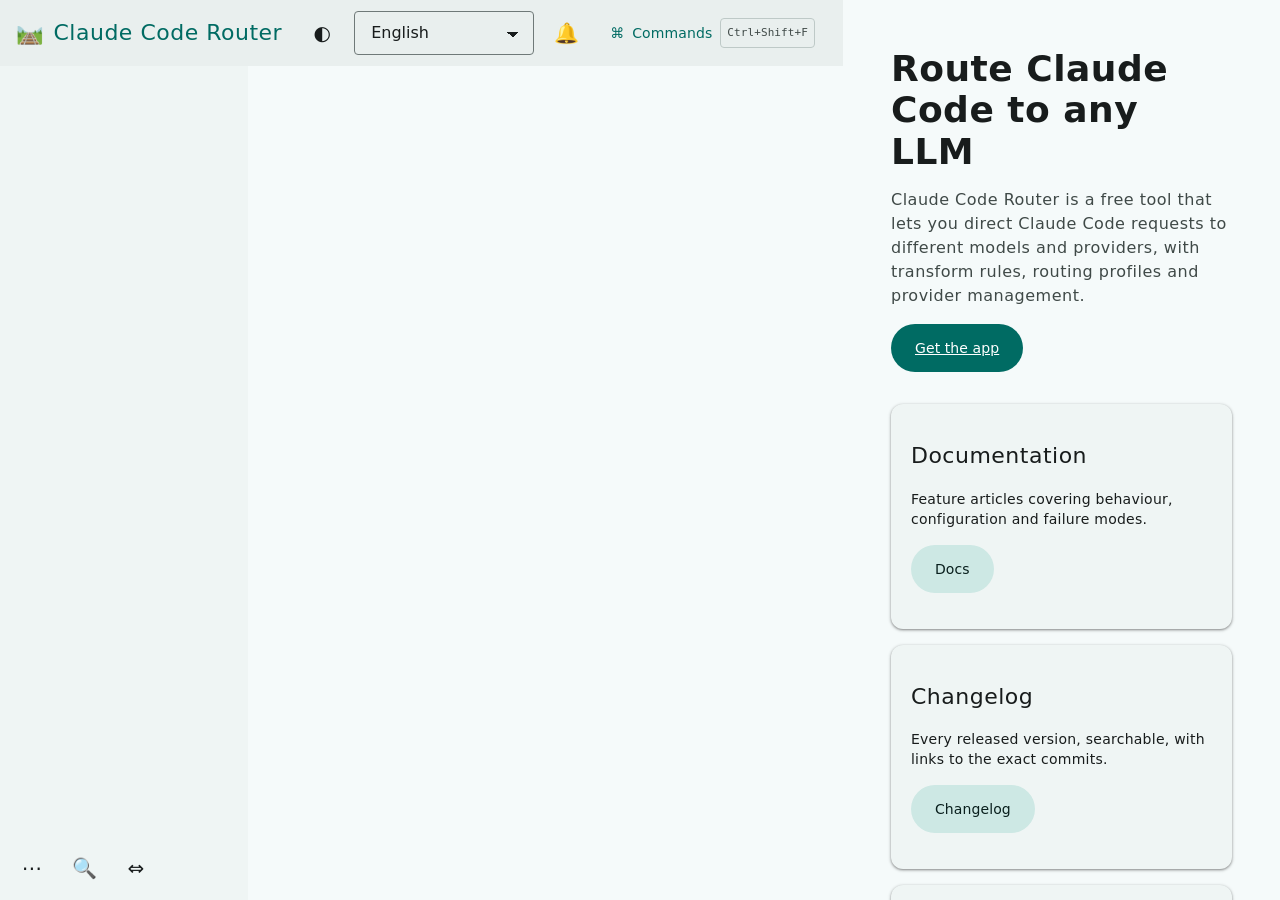
==== commit 074a3512: "Merge commit '1a0e30475f932640293bf89f8e4c69c2e47357d6'" ====
--- a/site/index.html
+++ b/site/index.html
@@ -5,33 +5,11 @@
   <meta name="viewport" content="width=device-width, initial-scale=1">
   <title>Claude Code Router</title>
   <meta name="description" content="Claude Code Router — route Claude Code to any LLM. Documentation, downloads and release notes for the static site.">
-  <!-- ccr-content-head:start — canonical source: site/partials/head.html (keep byte-identical; static build does not inline partials yet) -->
-  <meta property="og:title" content="Claude Code Router">
-  <meta property="og:description" content="Route Claude Code to any LLM — transform rules, routing profiles and provider management, documented and downloadable here.">
-  <meta property="og:url" content="https://ding-ding-projects.github.io/claude-code-router/">
-  <meta property="og:type" content="website">
-  <meta property="og:site_name" content="Claude Code Router">
-  <!-- TODO(documented asset): publish site/assets/social-preview.png (1280x640) before/at Pages deployment.
-       The URL below is the canonical published path for that file; until the PNG lands, crawlers get a
-       404 for the image only — every other tag is live. Never repoint og:image at a guessed third-party URL. -->
-  <meta property="og:image" content="https://ding-ding-projects.github.io/claude-code-router/assets/social-preview.png">
-  <meta property="og:image:width" content="1280">
-  <meta property="og:image:height" content="640">
-  <meta property="og:image:alt" content="Claude Code Router — route Claude Code requests to any LLM. Project wordmark on the teal Material Design 3 seed colour.">
-  <meta name="twitter:card" content="summary_large_image">
-  <meta name="twitter:title" content="Claude Code Router">
-  <meta name="twitter:description" content="Route Claude Code to any LLM — documentation, changelog and verified downloads.">
-  <meta name="twitter:image" content="https://ding-ding-projects.github.io/claude-code-router/assets/social-preview.png">
-  <meta name="theme-color" content="#f5fafa" media="(prefers-color-scheme: light)">
-  <meta name="theme-color" content="#101414" media="(prefers-color-scheme: dark)">
-  <!-- ccr-content-head:end -->
   <!--build:base-->
   <link rel="stylesheet" href="assets/css/tokens.css">
   <link rel="stylesheet" href="assets/css/m3.css">
   <link rel="stylesheet" href="assets/css/app.css">
   <script type="module" src="assets/js/app.js"></script>
-  <!-- CONTENT LANE: docs browser, changelog viewer, download state, features grid -->
-  <script type="module" src="assets/js/content.js"></script>
 </head>
 <body>
   <a class="skip-link sr-only" href="#main-content">Skip to content</a>
@@ -90,10 +68,6 @@
             <p><a class="btn btn--tonal" href="settings.html"><span data-i18n="nav.settings">Settings</span></a></p>
           </article>
         </div>
-
-        <!-- CONTENT LANE SLOT: landing feature cards rendered from the bundled
-             docs articles mount here (site/assets/js/content.js). -->
-        <section id="home-features-slot"></section>
       </section>
 
       <!-- DOCS PANE (wave-2 mounts here) -->
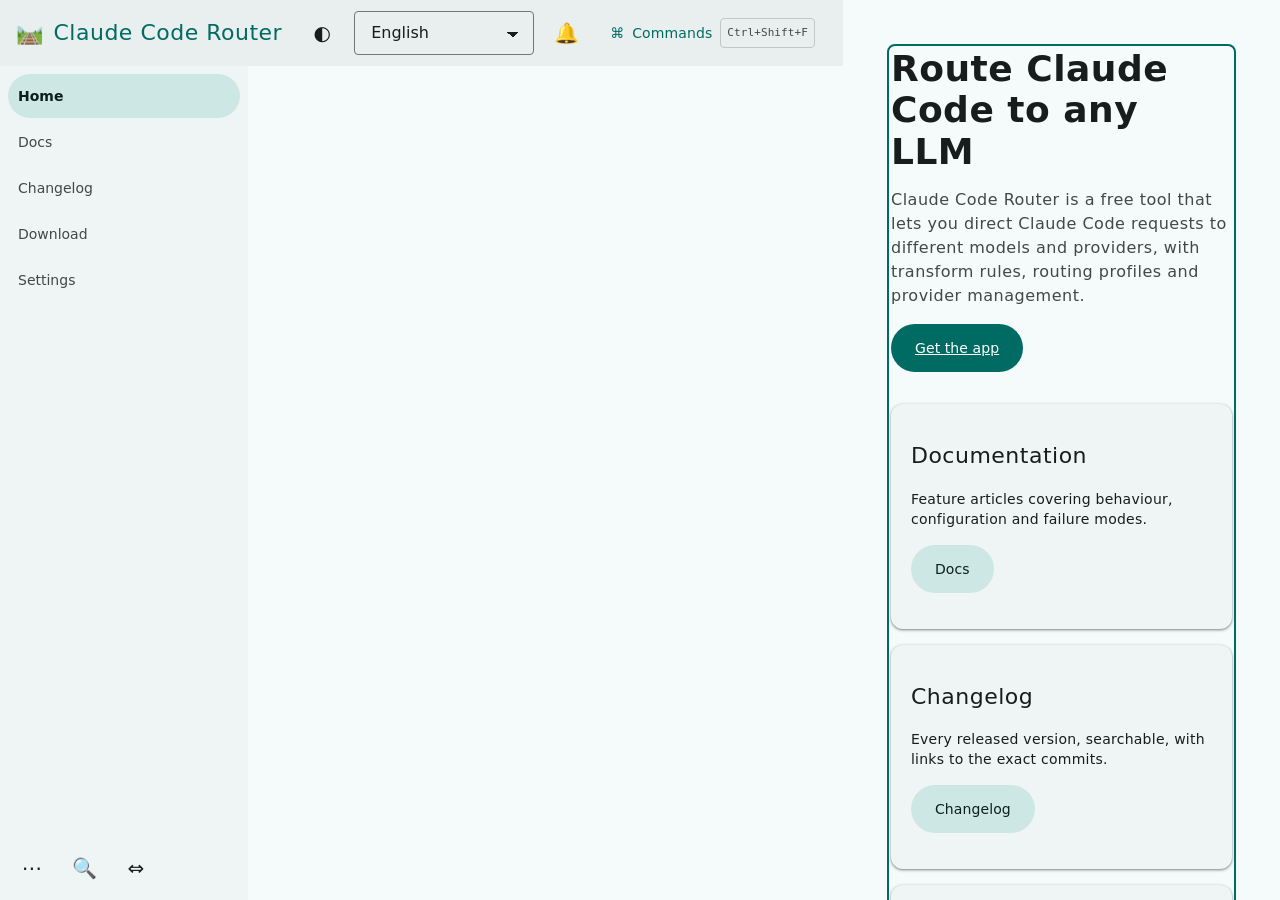
==== commit f3606658: "Merge commit '71b546805c596dc23b32a2a2e34e81f7f44c2ffc'" ====
--- a/site/index.html
+++ b/site/index.html
@@ -5,11 +5,33 @@
   <meta name="viewport" content="width=device-width, initial-scale=1">
   <title>Claude Code Router</title>
   <meta name="description" content="Claude Code Router — route Claude Code to any LLM. Documentation, downloads and release notes for the static site.">
+  <!-- ccr-content-head:start — canonical source: site/partials/head.html (keep byte-identical; static build does not inline partials yet) -->
+  <meta property="og:title" content="Claude Code Router">
+  <meta property="og:description" content="Route Claude Code to any LLM — transform rules, routing profiles and provider management, documented and downloadable here.">
+  <meta property="og:url" content="https://ding-ding-projects.github.io/claude-code-router/">
+  <meta property="og:type" content="website">
+  <meta property="og:site_name" content="Claude Code Router">
+  <!-- TODO(documented asset): publish site/assets/social-preview.png (1280x640) before/at Pages deployment.
+       The URL below is the canonical published path for that file; until the PNG lands, crawlers get a
+       404 for the image only — every other tag is live. Never repoint og:image at a guessed third-party URL. -->
+  <meta property="og:image" content="https://ding-ding-projects.github.io/claude-code-router/assets/social-preview.png">
+  <meta property="og:image:width" content="1280">
+  <meta property="og:image:height" content="640">
+  <meta property="og:image:alt" content="Claude Code Router — route Claude Code requests to any LLM. Project wordmark on the teal Material Design 3 seed colour.">
+  <meta name="twitter:card" content="summary_large_image">
+  <meta name="twitter:title" content="Claude Code Router">
+  <meta name="twitter:description" content="Route Claude Code to any LLM — documentation, changelog and verified downloads.">
+  <meta name="twitter:image" content="https://ding-ding-projects.github.io/claude-code-router/assets/social-preview.png">
+  <meta name="theme-color" content="#f5fafa" media="(prefers-color-scheme: light)">
+  <meta name="theme-color" content="#101414" media="(prefers-color-scheme: dark)">
+  <!-- ccr-content-head:end -->
   <!--build:base-->
   <link rel="stylesheet" href="assets/css/tokens.css">
   <link rel="stylesheet" href="assets/css/m3.css">
   <link rel="stylesheet" href="assets/css/app.css">
   <script type="module" src="assets/js/app.js"></script>
+  <!-- CONTENT LANE: docs browser, changelog viewer, download state, features grid -->
+  <script type="module" src="assets/js/content.js"></script>
 </head>
 <body>
   <a class="skip-link sr-only" href="#main-content">Skip to content</a>
@@ -68,6 +90,10 @@
             <p><a class="btn btn--tonal" href="settings.html"><span data-i18n="nav.settings">Settings</span></a></p>
           </article>
         </div>
+
+        <!-- CONTENT LANE SLOT: landing feature cards rendered from the bundled
+             docs articles mount here (site/assets/js/content.js). -->
+        <section id="home-features-slot"></section>
       </section>
 
       <!-- DOCS PANE (wave-2 mounts here) -->
